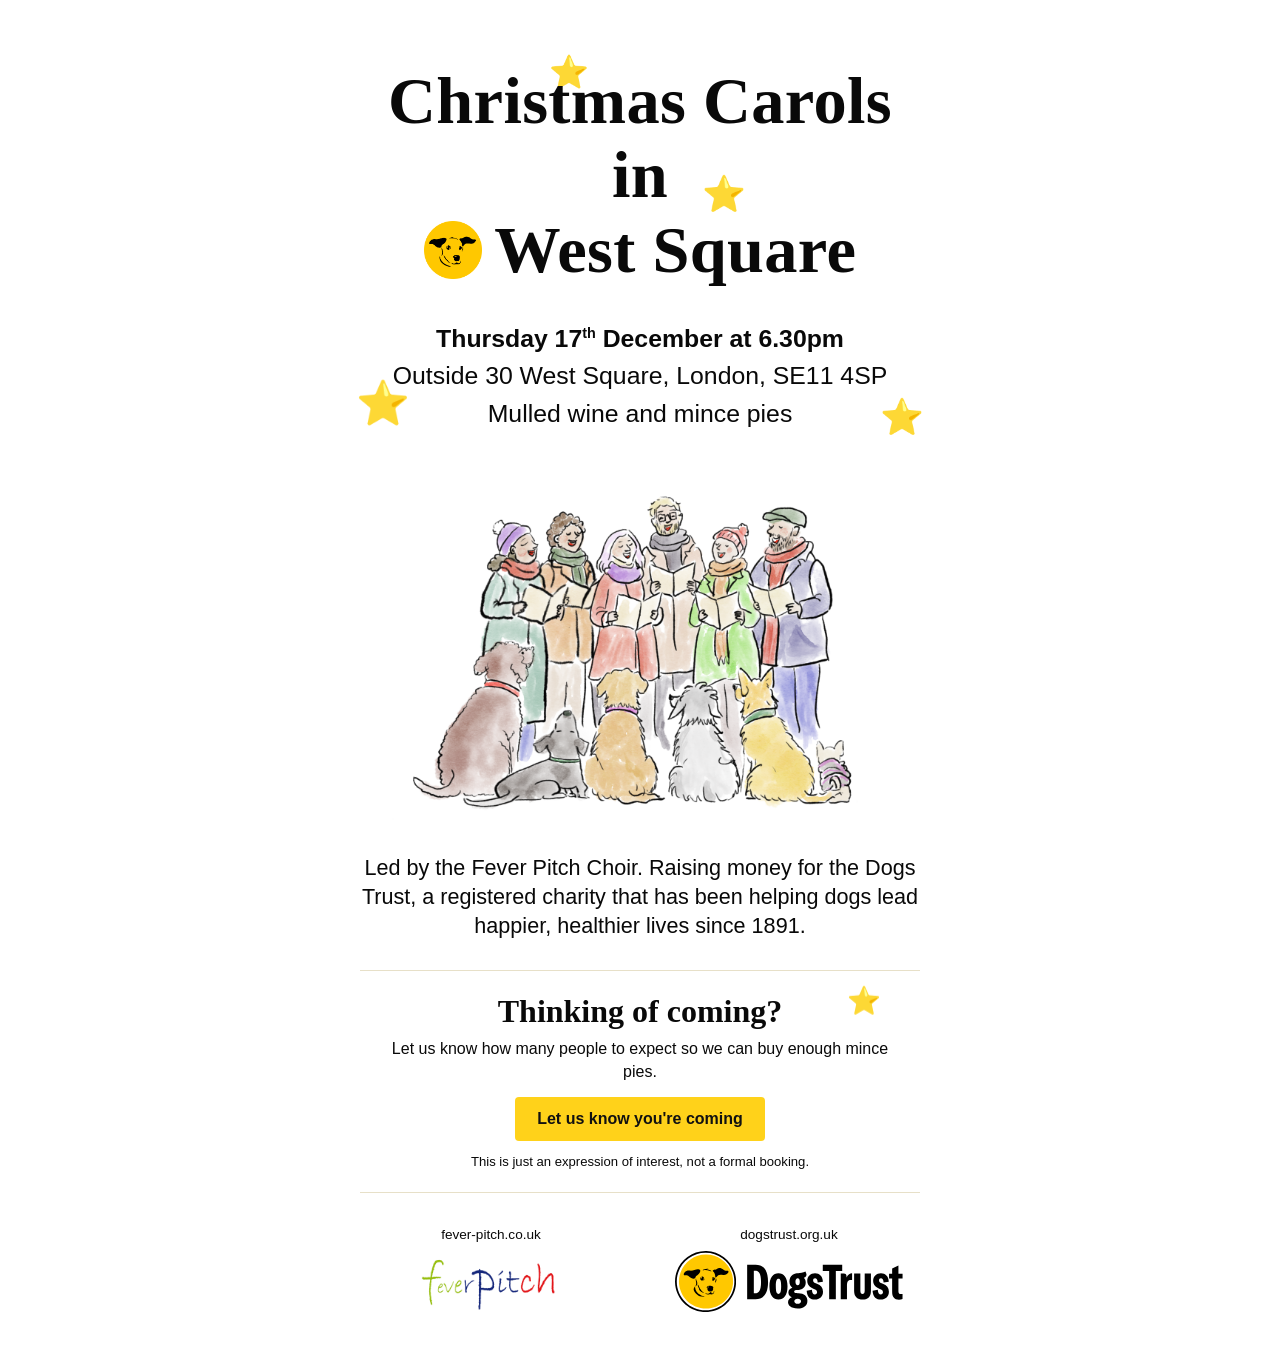
==== carols/index.html @ 5c214c8e "vet int va ja gö" ====
<!doctype html>
<html lang="en">
<head>
  <meta charset="utf-8">
  <meta name="viewport" content="width=device-width, initial-scale=1">
  <meta name="description" content="2026 Christmas Carols in West Square — Thursday 17 December at 6.30pm.">
  <title>Christmas Carols in West Square</title>
  <link rel="stylesheet" href="styles.css">
</head>
<body>
  <main class="flyer">
    <header class="hero">
      <span class="star star-top" aria-hidden="true">⭐</span>
      <h1>Christmas Carols in<br><span class="title-second-line"><img class="dog-mark" src="images/dog-icon.png" alt="">West Square</span></h1>
      <span class="star star-title" aria-hidden="true">⭐</span>
    </header>

    <section class="event-details" aria-label="Event details">
      <p class="date">Thursday 17<sup>th</sup> December at 6.30pm</p>
      <p>Outside 30 West Square, London, SE11 4SP</p>
      <p>Mulled wine and mince pies</p>
      <span class="star star-left" aria-hidden="true">⭐</span>
      <span class="star star-right" aria-hidden="true">⭐</span>
    </section>

    <div class="main-illustration">
      <img src="images/carol-singers-and-dogs.png"
           alt="A group of Christmas carol singers with dogs listening">
    </div>

    <section class="charity-copy">
      <p>Led by the Fever Pitch Choir. Raising money for the Dogs Trust, a registered charity that has been helping dogs lead happier, healthier lives since 1891.</p>
    </section>

    <section class="rsvp" aria-labelledby="rsvp-heading">
      <span class="star rsvp-star" aria-hidden="true">⭐</span>
      <h2 id="rsvp-heading">Thinking of coming?</h2>
      <p>Let us know how many people to expect so we can buy enough mince pies.</p>
      <a class="rsvp-button" href="https://docs.google.com/forms/d/e/1FAIpQLSeYMcRe-xGIp2yUW7zriPkf_1hPV1lgy6-Orp30RRuizPhtow/" target="_blank" rel="noopener">Let us know you're coming</a>
      <p class="small-note">This is just an expression of interest, not a formal booking.</p>
    </section>

    <footer class="organisations">
      <a class="organisation" href="https://fever-pitch.co.uk" target="_blank" rel="noopener">
        <span class="website">fever-pitch.co.uk</span>
        <img src="images/fever-pitch-logo.png" alt="Fever Pitch Choir">
      </a>
      <a class="organisation" href="https://www.dogstrust.org.uk" target="_blank" rel="noopener">
        <span class="website">dogstrust.org.uk</span>
        <img src="images/dogs-trust-logo.svg" alt="Dogs Trust">
      </a>
    </footer>
  </main>
</body>
</html>
---- carols/styles.css ----
/* Christmas Carols in West Square
   The layout deliberately follows the proportions and visual hierarchy of the flyer. */

:root {
  --ink: #090909;
  --yellow: #ffd21a;
  --page-width: 760px;
}

* { box-sizing: border-box; }

html { background: #f7f7f7; }

body {
  margin: 0;
  color: var(--ink);
  background: #fff;
  font-family: Arial, Helvetica, sans-serif;
}

.flyer {
  position: relative;
  width: min(100%, var(--page-width));
  min-height: 100vh;
  margin: 0 auto;
  padding: 46px 7.5% 34px;
  overflow: hidden;
  text-align: center;
  background: #fff;
}

.hero { position: relative; }

h1 {
  position: relative;
  z-index: 1;
  margin: 18px 0 24px;
  font-family: Georgia, "Times New Roman", serif;
  font-size: clamp(2.35rem, 7.4vw, 4.15rem);
  line-height: 1.12;
  font-weight: 700;
  letter-spacing: .005em;
}

.title-second-line {
  display: inline-flex;
  align-items: center;
  justify-content: center;
  gap: .18em;
  white-space: nowrap;
}

.dog-mark {
  display: inline-block;
  width: .88em;
  height: .88em;
  object-fit: contain;
  flex: 0 0 auto;
}

.star {
  position: absolute;
  color: var(--yellow);
  font-family: sans-serif;
  line-height: 1;
  pointer-events: none;
}

.star-top { top: -8px; left: 34%; font-size: 2rem; }
.star-title { top: 112px; left: 61%; font-size: 2.2rem; }

.event-details {
  position: relative;
  margin: 26px 0 20px;
  font-size: clamp(1.05rem, 3vw, 1.55rem);
  line-height: 1.45;
}

.event-details p { margin: 2px 0; }
.event-details .date { font-weight: 700; }
.event-details sup { font-size: .58em; }

.star-left { left: 0; top: 55%; font-size: 2.7rem; }
.star-right { right: 0; top: 70%; font-size: 2.2rem; }

.main-illustration {
  width: 100%;
  margin: 16px auto 22px;
}

.main-illustration img {
  display: block;
  width: min(100%, 570px);
  max-height: 440px;
  margin: 0 auto;
  object-fit: contain;
}

.charity-copy {
  max-width: 650px;
  margin: 22px auto 30px;
  font-size: clamp(1rem, 2.7vw, 1.35rem);
  line-height: 1.35;
}

.charity-copy p { margin: 0; }

.rsvp {
  position: relative;
  max-width: 560px;
  margin: 26px auto 34px;
  padding: 22px 18px 20px;
  border-top: 1px solid #e7e0c8;
  border-bottom: 1px solid #e7e0c8;
}

.rsvp h2 {
  margin: 0 0 8px;
  font-family: Georgia, "Times New Roman", serif;
  font-size: clamp(1.6rem, 4vw, 2rem);
}

.rsvp p { margin: 8px 0 14px; line-height: 1.4; }

.rsvp-button {
  display: inline-block;
  padding: 13px 22px;
  border-radius: 4px;
  color: #111;
  background: var(--yellow);
  font-weight: 700;
  text-decoration: none;
  transition: filter .15s ease;
}

.rsvp-button:hover { filter: brightness(.95); }
.rsvp-button:focus-visible, a:focus-visible { outline: 3px solid #222; outline-offset: 4px; }
.rsvp .small-note { margin: 12px 0 0; font-size: .82rem; }

.rsvp-star { top: 16px; right: 7%; font-size: 1.7rem; }

.organisations {
  display: flex;
  justify-content: space-between;
  align-items: end;
  gap: 28px;
  margin: 28px auto 0;
}

.organisation {
  display: flex;
  flex: 1 1 0;
  flex-direction: column;
  align-items: center;
  gap: 9px;
  color: inherit;
  text-decoration: none;
}

.website { font-size: .85rem; }
.organisation img {
  display: block;
  width: auto;
  max-width: 100%;
  height: 62px;
  object-fit: contain;
}

@media (max-width: 520px) {
  .flyer { padding: 34px 6% 26px; }
  h1 { margin-top: 22px; }
  .star-title { top: 92px; }
  .event-details { margin-top: 24px; }
  .star-left { left: -5px; font-size: 2rem; }
  .star-right { right: -4px; font-size: 1.7rem; }
  .main-illustration { margin-top: 22px; }
  .organisations { gap: 18px; }
  .organisation img { height: 48px; }
  .website { font-size: .75rem; }
}

@media (prefers-reduced-motion: reduce) {
  *, *::before, *::after { scroll-behavior: auto !important; transition: none !important; }
}
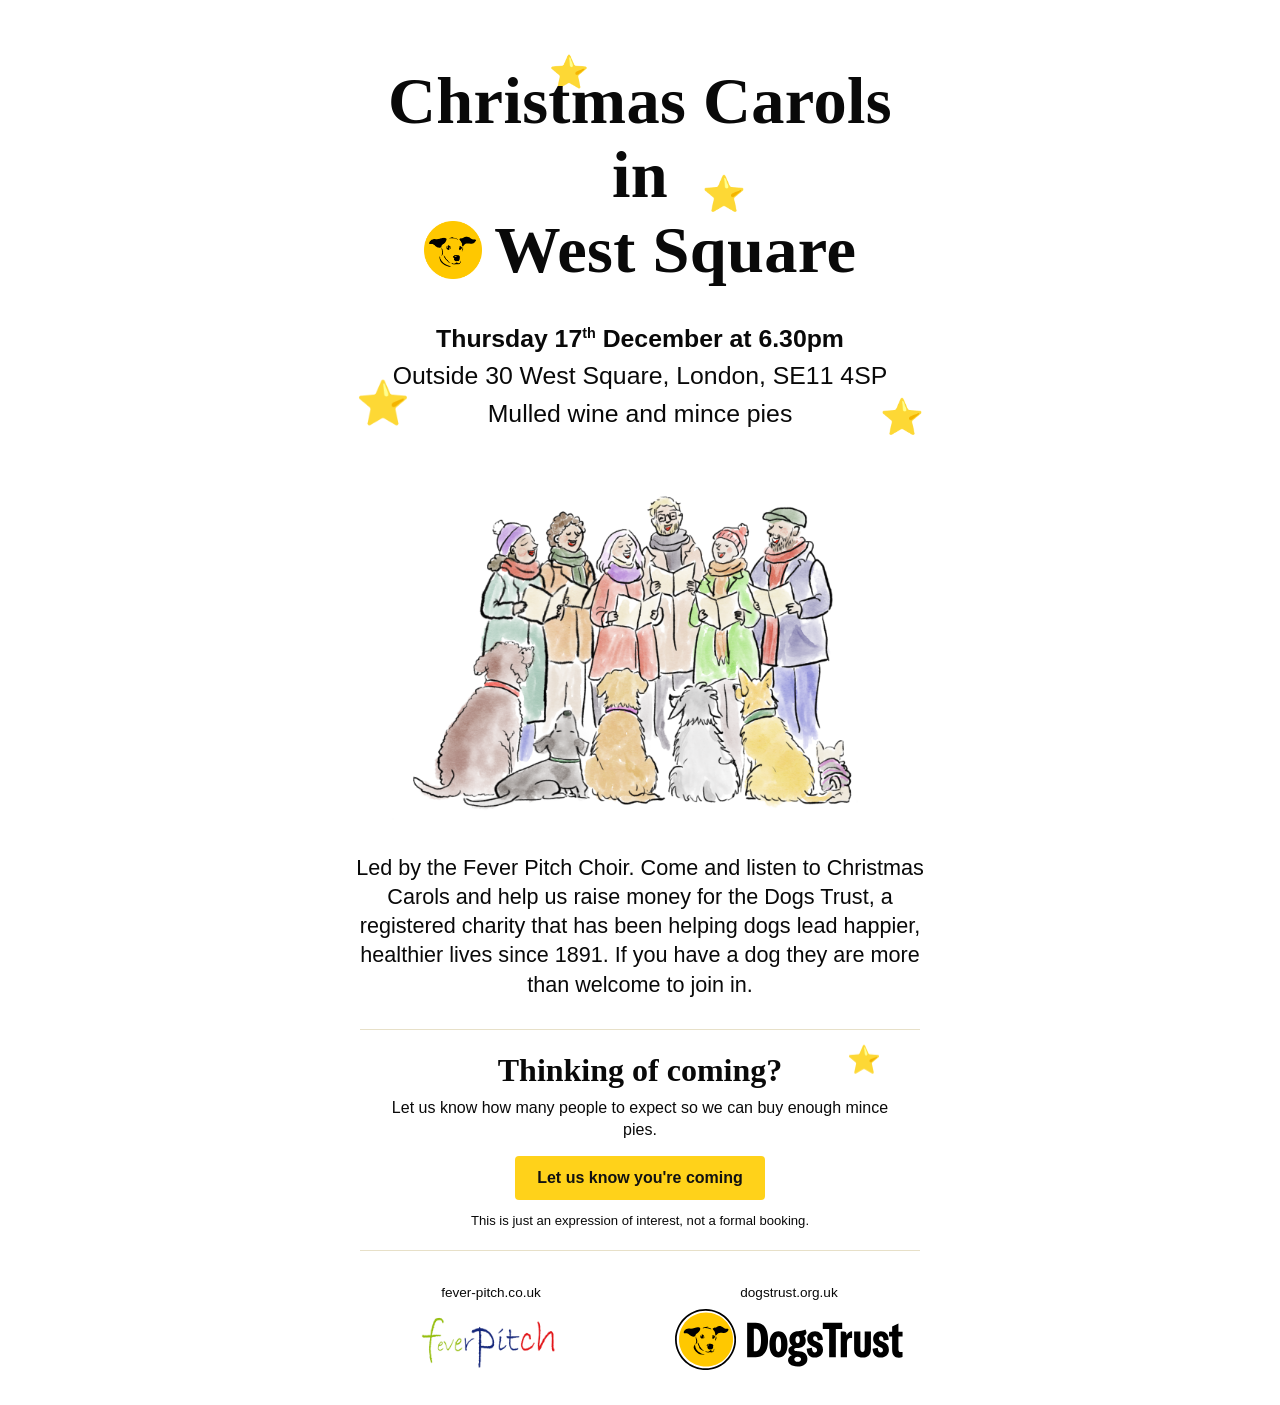
==== commit 2b4806b8: "updated index with link to form and more clear dogs are welcome" ====
--- a/carols/index.html
+++ b/carols/index.html
@@ -28,15 +28,15 @@
            alt="A group of Christmas carol singers with dogs listening">
     </div>
 
-    <section class="charity-copy">
-      <p>Led by the Fever Pitch Choir. Raising money for the Dogs Trust, a registered charity that has been helping dogs lead happier, healthier lives since 1891.</p>
+	    <section class="charity-copy">
+      <p>Led by the Fever Pitch Choir. Come and listen to Christmas Carols and help us raise money for the Dogs Trust, a registered charity that has been helping dogs lead happier, healthier lives since 1891. If you have a dog they are more than welcome to join in.</p>
     </section>
 
     <section class="rsvp" aria-labelledby="rsvp-heading">
       <span class="star rsvp-star" aria-hidden="true">⭐</span>
       <h2 id="rsvp-heading">Thinking of coming?</h2>
       <p>Let us know how many people to expect so we can buy enough mince pies.</p>
-      <a class="rsvp-button" href="https://docs.google.com/forms/d/e/1FAIpQLSeYMcRe-xGIp2yUW7zriPkf_1hPV1lgy6-Orp30RRuizPhtow/" target="_blank" rel="noopener">Let us know you're coming</a>
+	      <a class="rsvp-button" href="https://forms.gle/HHNZopp8yZJ26ccz8" target="_blank" rel="noopener">Let us know you're coming</a>
       <p class="small-note">This is just an expression of interest, not a formal booking.</p>
     </section>
 
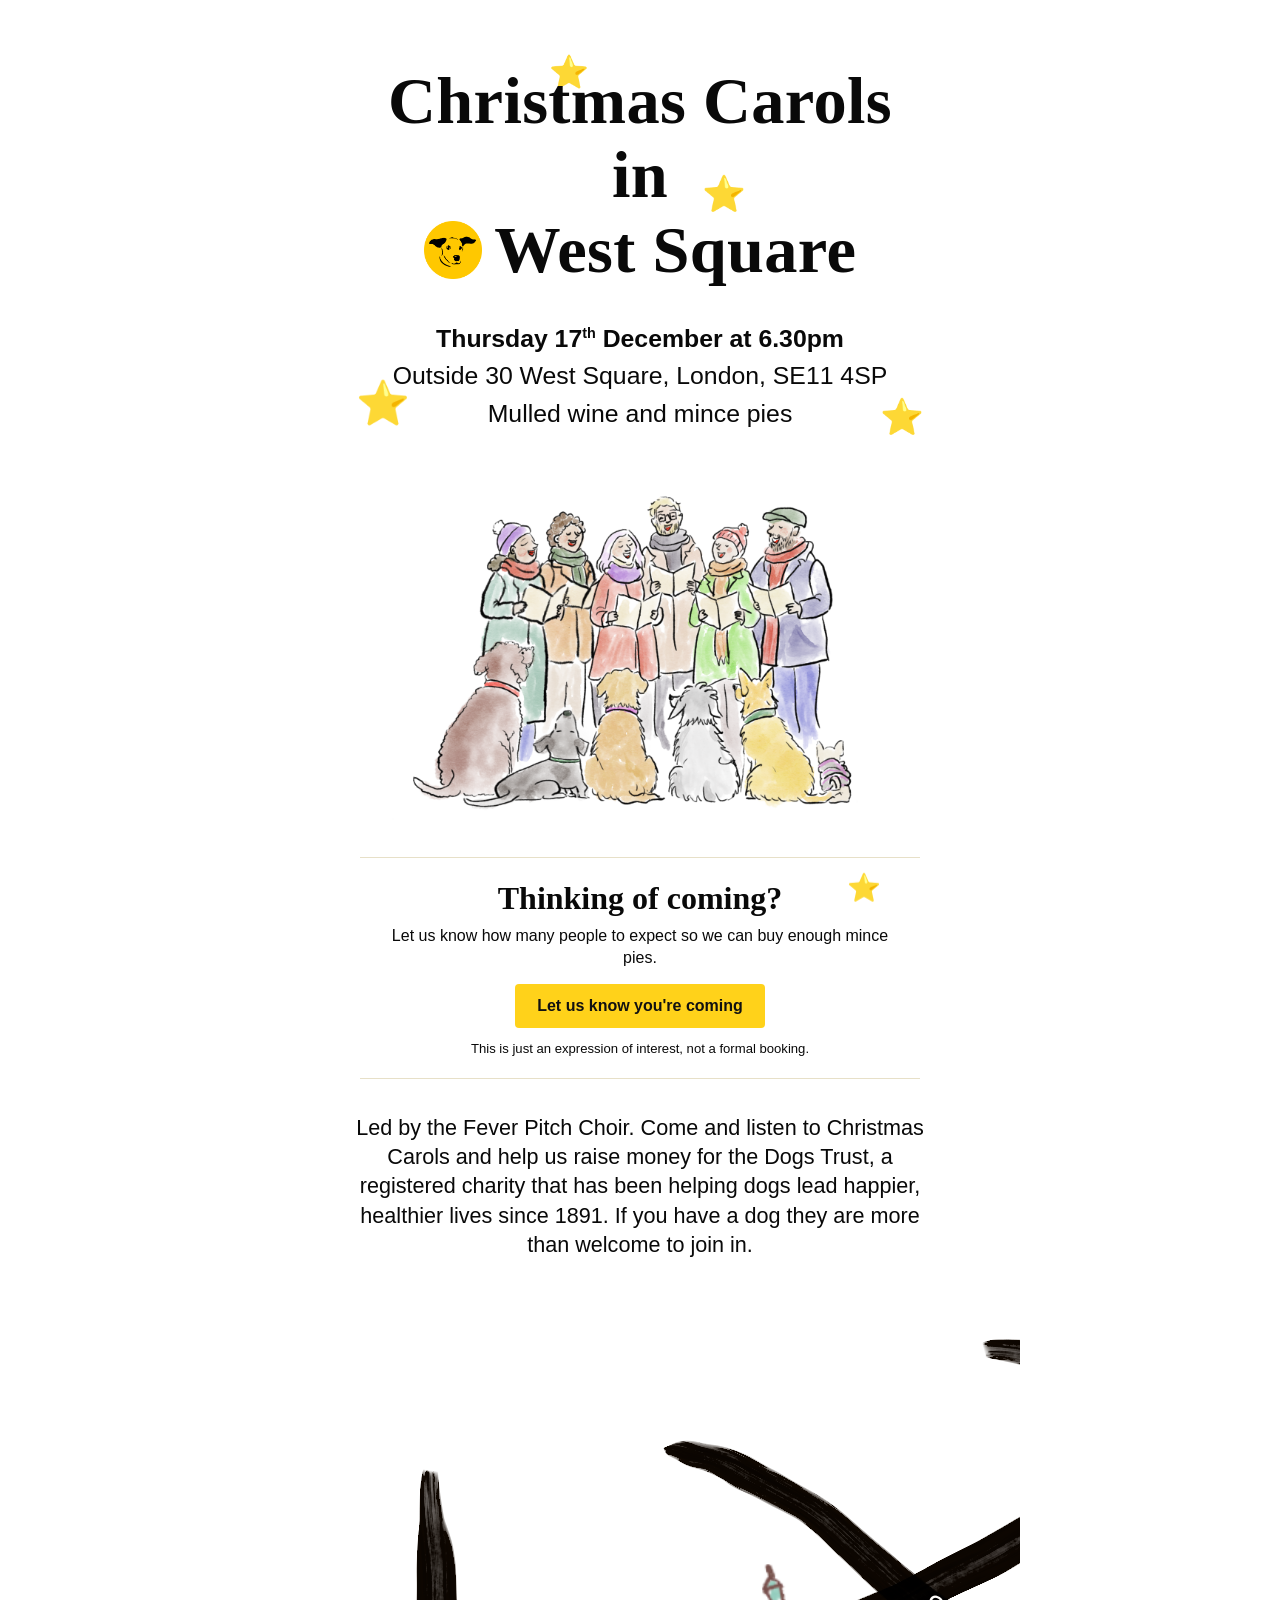
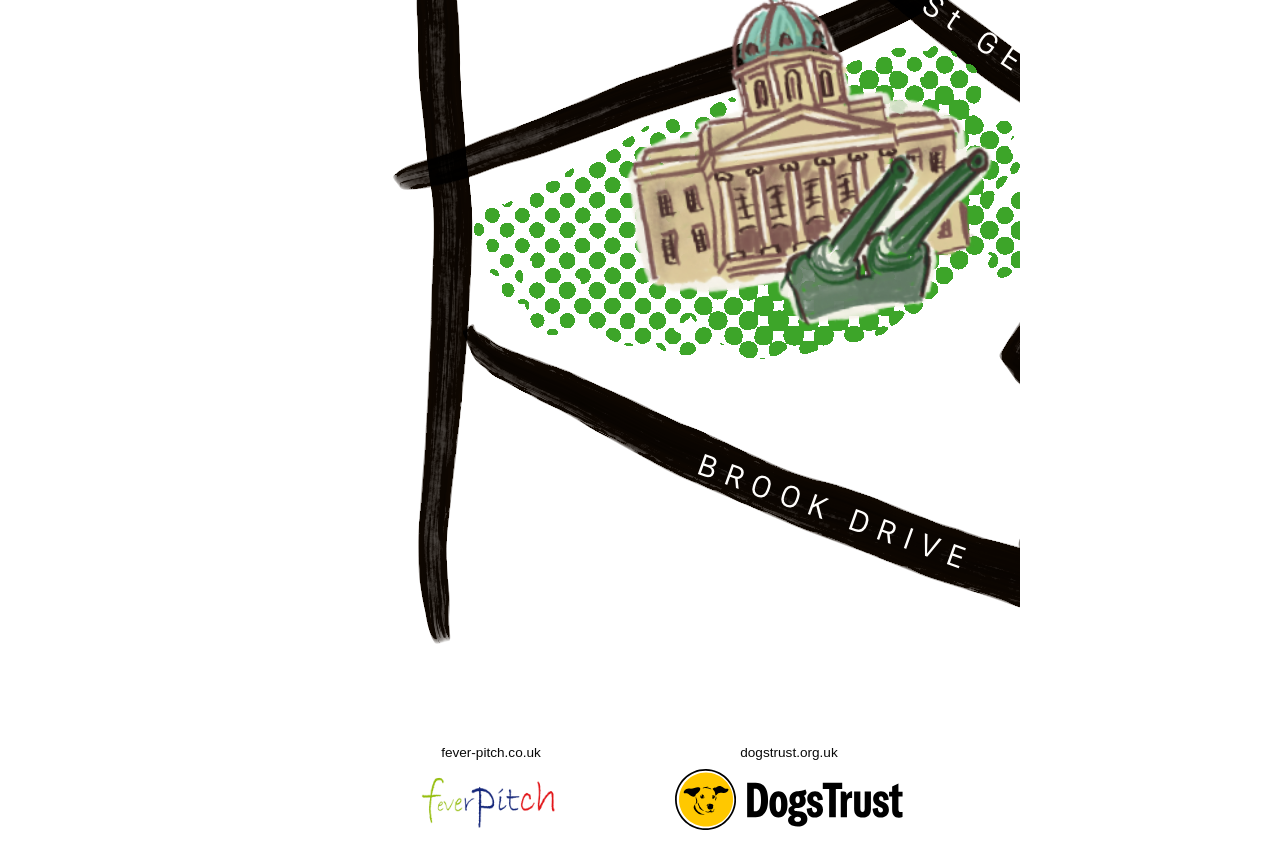
==== commit cfdc04c2: "map added" ====
--- a/carols/index.html
+++ b/carols/index.html
@@ -17,20 +17,17 @@
 
     <section class="event-details" aria-label="Event details">
       <p class="date">Thursday 17<sup>th</sup> December at 6.30pm</p>
-      <p>Outside 30 West Square, London, SE11 4SP</p>
+      <p>Outside <a href="https://maps.app.goo.gl/2MDUtXnWnW2ZF1M59">30 West Square, London, SE11 4SP</a></p>
       <p>Mulled wine and mince pies</p>
       <span class="star star-left" aria-hidden="true">⭐</span>
       <span class="star star-right" aria-hidden="true">⭐</span>
     </section>
 
-    <div class="main-illustration">
-      <img src="images/carol-singers-and-dogs.png"
-           alt="A group of Christmas carol singers with dogs listening">
-    </div>
-
-	    <section class="charity-copy">
-      <p>Led by the Fever Pitch Choir. Come and listen to Christmas Carols and help us raise money for the Dogs Trust, a registered charity that has been helping dogs lead happier, healthier lives since 1891. If you have a dog they are more than welcome to join in.</p>
-    </section>
+	<div class="main-illustration">
+		<picture> <source srcset="images/dark_carol-singers-and-dogs.png" media="(prefers-color-scheme: dark)">
+		<img src="images/carol-singers-and-dogs.png" alt="A group of Christmas carol singers holding notes dressed in warm clothes with several dogs sitting with their back to the screen listening to the choir. The dogs are different colours and sizes.">
+  </picture>
+</div>
 
     <section class="rsvp" aria-labelledby="rsvp-heading">
       <span class="star rsvp-star" aria-hidden="true">⭐</span>
@@ -38,7 +35,15 @@
       <p>Let us know how many people to expect so we can buy enough mince pies.</p>
 	      <a class="rsvp-button" href="https://forms.gle/HHNZopp8yZJ26ccz8" target="_blank" rel="noopener">Let us know you're coming</a>
       <p class="small-note">This is just an expression of interest, not a formal booking.</p>
-    </section>
+ 	</section>
+
+	<section class="charity-copy">
+	  <p>Led by the Fever Pitch Choir. Come and listen to Christmas Carols and help us raise money for the Dogs Trust, a registered charity that has been helping dogs lead happier, healthier lives since 1891. If you have a dog they are more than welcome to join in.</p>
+	</section>
+
+ 	<picture> <source srcset="images/dark-wsqmap.png" media="(prefers-color-scheme: dark)">
+	<img src="images/wsqmap.png" alt="A map to inform people where West Square is situated. A non exact illustrated map with Elephant & Castle on the right side and Imperal War Museum to the left and a big yellow star where the carols will be. The image is also a link to google maps to the right location">
+	</picture>
 
     <footer class="organisations">
       <a class="organisation" href="https://fever-pitch.co.uk" target="_blank" rel="noopener">
--- a/carols/styles.css
+++ b/carols/styles.css
@@ -1,21 +1,27 @@
-/* Christmas Carols in West Square
-   The layout deliberately follows the proportions and visual hierarchy of the flyer. */
-
+/* Christmas Carols in West Square */
 :root {
   --ink: #090909;
   --yellow: #ffd21a;
+  --background: #fff;
+  --outer-background: #f7f7f7;
+  --border: #e7e0c8;
+  --link: inherit;
+  --focus: #222;
   --page-width: 760px;
 }
 
 * { box-sizing: border-box; }
-
-html { background: #f7f7f7; }
-
+html { background: var(--outer-background); }
 body {
   margin: 0;
   color: var(--ink);
-  background: #fff;
+  background: var(--background);
   font-family: Arial, Helvetica, sans-serif;
+}
+
+a {
+  color: inherit;
+  text-decoration: none;
 }
 
 .flyer {
@@ -26,11 +32,10 @@
   padding: 46px 7.5% 34px;
   overflow: hidden;
   text-align: center;
-  background: #fff;
+  background: var(--background);
 }
 
 .hero { position: relative; }
-
 h1 {
   position: relative;
   z-index: 1;
@@ -41,7 +46,6 @@
   font-weight: 700;
   letter-spacing: .005em;
 }
-
 .title-second-line {
   display: inline-flex;
   align-items: center;
@@ -49,7 +53,6 @@
   gap: .18em;
   white-space: nowrap;
 }
-
 .dog-mark {
   display: inline-block;
   width: .88em;
@@ -57,7 +60,6 @@
   object-fit: contain;
   flex: 0 0 auto;
 }
-
 .star {
   position: absolute;
   color: var(--yellow);
@@ -65,9 +67,10 @@
   line-height: 1;
   pointer-events: none;
 }
-
 .star-top { top: -8px; left: 34%; font-size: 2rem; }
 .star-title { top: 112px; left: 61%; font-size: 2.2rem; }
+.star-left { left: 0; top: 55%; font-size: 2.7rem; }
+.star-right { right: 0; top: 70%; font-size: 2.2rem; }
 
 .event-details {
   position: relative;
@@ -75,19 +78,11 @@
   font-size: clamp(1.05rem, 3vw, 1.55rem);
   line-height: 1.45;
 }
-
 .event-details p { margin: 2px 0; }
 .event-details .date { font-weight: 700; }
 .event-details sup { font-size: .58em; }
 
-.star-left { left: 0; top: 55%; font-size: 2.7rem; }
-.star-right { right: 0; top: 70%; font-size: 2.2rem; }
-
-.main-illustration {
-  width: 100%;
-  margin: 16px auto 22px;
-}
-
+.main-illustration { width: 100%; margin: 16px auto 22px; }
 .main-illustration img {
   display: block;
   width: min(100%, 570px);
@@ -95,14 +90,12 @@
   margin: 0 auto;
   object-fit: contain;
 }
-
 .charity-copy {
   max-width: 650px;
   margin: 22px auto 30px;
   font-size: clamp(1rem, 2.7vw, 1.35rem);
   line-height: 1.35;
 }
-
 .charity-copy p { margin: 0; }
 
 .rsvp {
@@ -110,18 +103,15 @@
   max-width: 560px;
   margin: 26px auto 34px;
   padding: 22px 18px 20px;
-  border-top: 1px solid #e7e0c8;
-  border-bottom: 1px solid #e7e0c8;
+  border-top: 1px solid var(--border);
+  border-bottom: 1px solid var(--border);
 }
-
 .rsvp h2 {
   margin: 0 0 8px;
   font-family: Georgia, "Times New Roman", serif;
   font-size: clamp(1.6rem, 4vw, 2rem);
 }
-
 .rsvp p { margin: 8px 0 14px; line-height: 1.4; }
-
 .rsvp-button {
   display: inline-block;
   padding: 13px 22px;
@@ -132,11 +122,9 @@
   text-decoration: none;
   transition: filter .15s ease;
 }
-
 .rsvp-button:hover { filter: brightness(.95); }
-.rsvp-button:focus-visible, a:focus-visible { outline: 3px solid #222; outline-offset: 4px; }
+a:focus-visible { outline: 3px solid var(--focus); outline-offset: 4px; }
 .rsvp .small-note { margin: 12px 0 0; font-size: .82rem; }
-
 .rsvp-star { top: 16px; right: 7%; font-size: 1.7rem; }
 
 .organisations {
@@ -146,7 +134,6 @@
   gap: 28px;
   margin: 28px auto 0;
 }
-
 .organisation {
   display: flex;
   flex: 1 1 0;
@@ -156,7 +143,6 @@
   color: inherit;
   text-decoration: none;
 }
-
 .website { font-size: .85rem; }
 .organisation img {
   display: block;
@@ -179,6 +165,17 @@
   .website { font-size: .75rem; }
 }
 
+@media (prefers-color-scheme: dark) {
+  :root {
+    --ink: #f5f0e8;
+    --background: #1c2028;
+    --outer-background: #1c2028;
+    --border: #50505a;
+    --focus: #f5f0e8;
+  }
+  a:not(.rsvp-button):not(.organisation) { color: #e9bd76; }
+}
+
 @media (prefers-reduced-motion: reduce) {
   *, *::before, *::after { scroll-behavior: auto !important; transition: none !important; }
 }
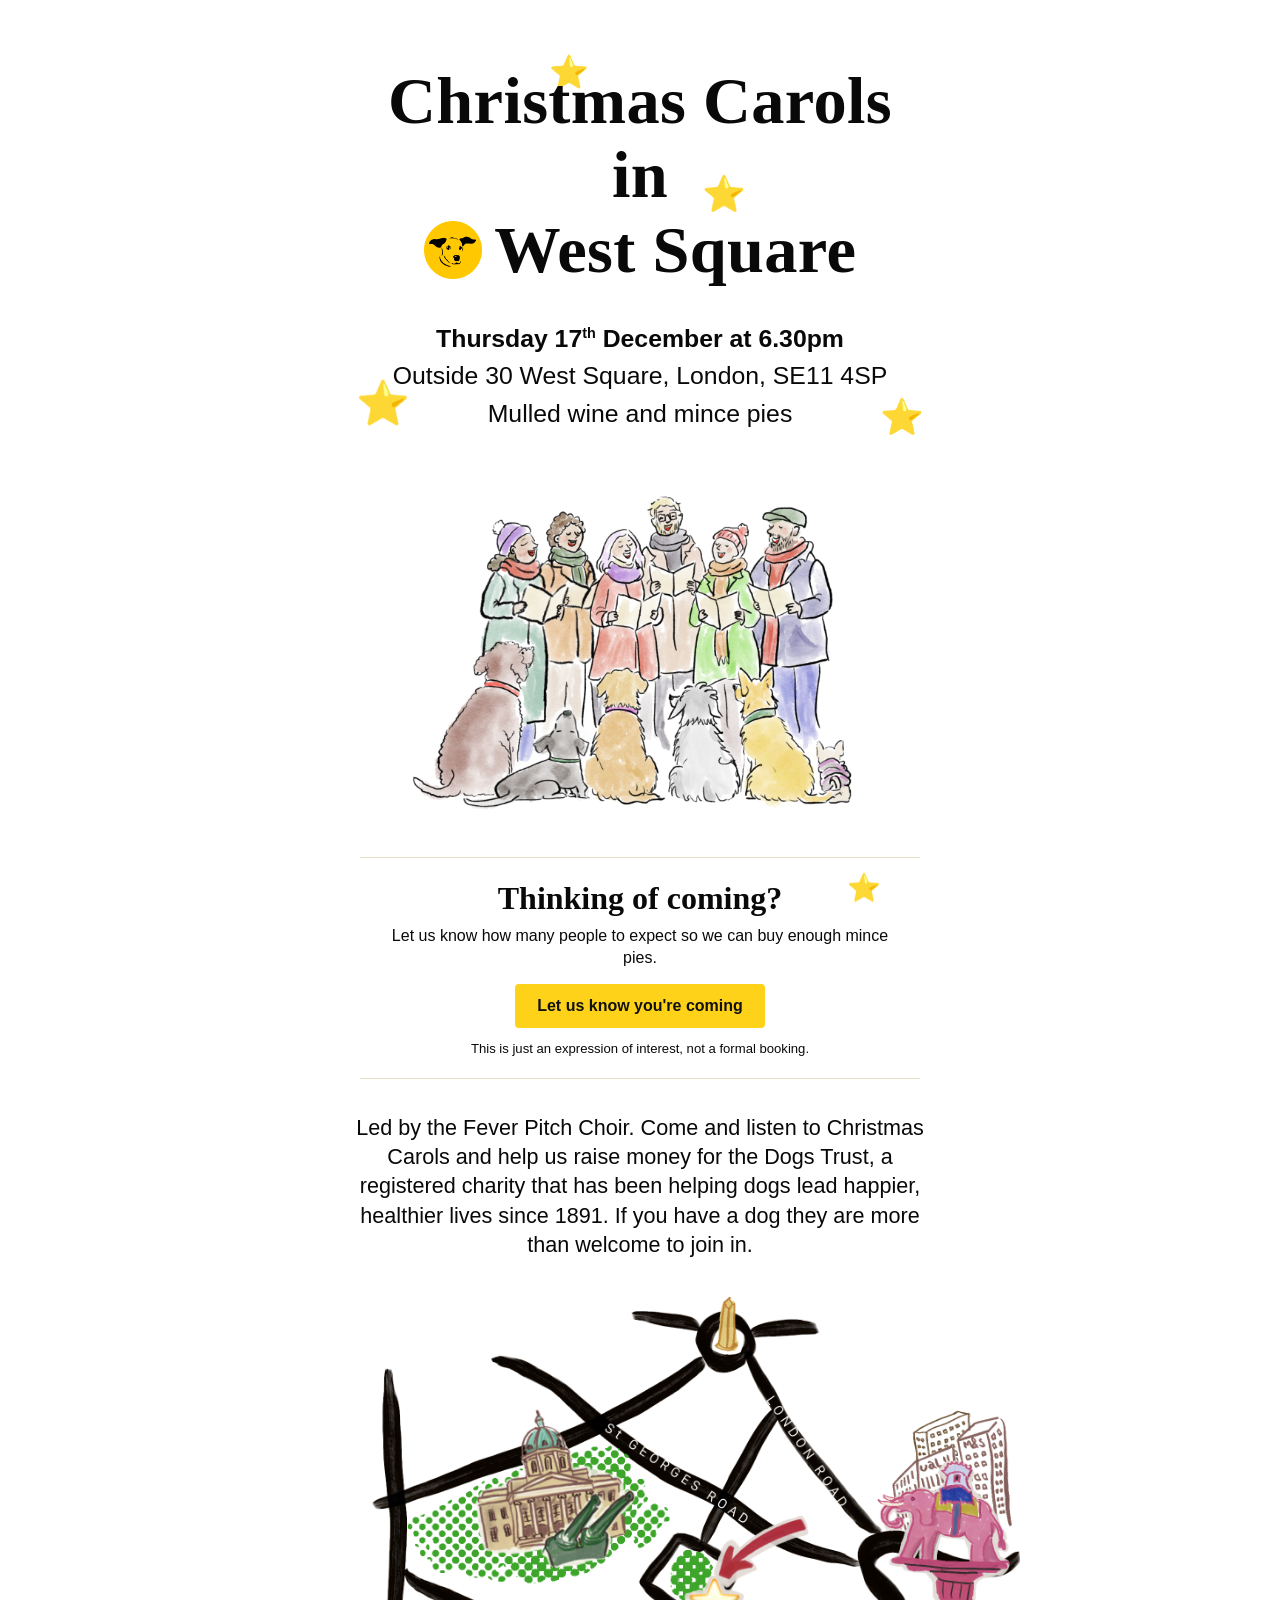
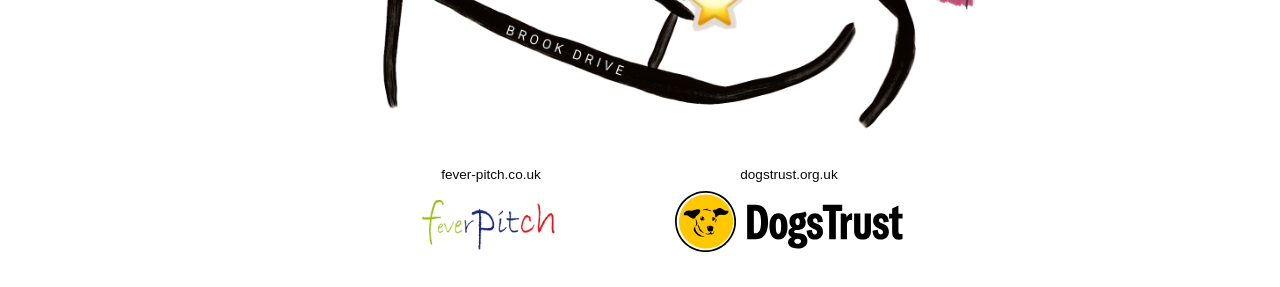
==== commit 03f6e28c: "map size and link go google" ====
--- a/carols/index.html
+++ b/carols/index.html
@@ -41,9 +41,12 @@
 	  <p>Led by the Fever Pitch Choir. Come and listen to Christmas Carols and help us raise money for the Dogs Trust, a registered charity that has been helping dogs lead happier, healthier lives since 1891. If you have a dog they are more than welcome to join in.</p>
 	</section>
 
- 	<picture> <source srcset="images/dark-wsqmap.png" media="(prefers-color-scheme: dark)">
+<div class="map-illustration">
+	<source srcset="images/dark-wsqmap.png" media="(prefers-color-scheme: dark)">
+	<a href="https://maps.app.goo.gl/2MDUtXnWnW2ZF1M59">
 	<img src="images/wsqmap.png" alt="A map to inform people where West Square is situated. A non exact illustrated map with Elephant & Castle on the right side and Imperal War Museum to the left and a big yellow star where the carols will be. The image is also a link to google maps to the right location">
-	</picture>
+	</a>
+</div>
 
     <footer class="organisations">
       <a class="organisation" href="https://fever-pitch.co.uk" target="_blank" rel="noopener">
--- a/carols/styles.css
+++ b/carols/styles.css
@@ -90,6 +90,18 @@
   margin: 0 auto;
   object-fit: contain;
 }
+
+.map-illustration {
+  width: 100%;
+  height: 450px;
+  margin-bottom: 25px;
+}
+
+.map-illustration img {
+  height: 100%;
+  object-fit: cover;
+}
+
 .charity-copy {
   max-width: 650px;
   margin: 22px auto 30px;
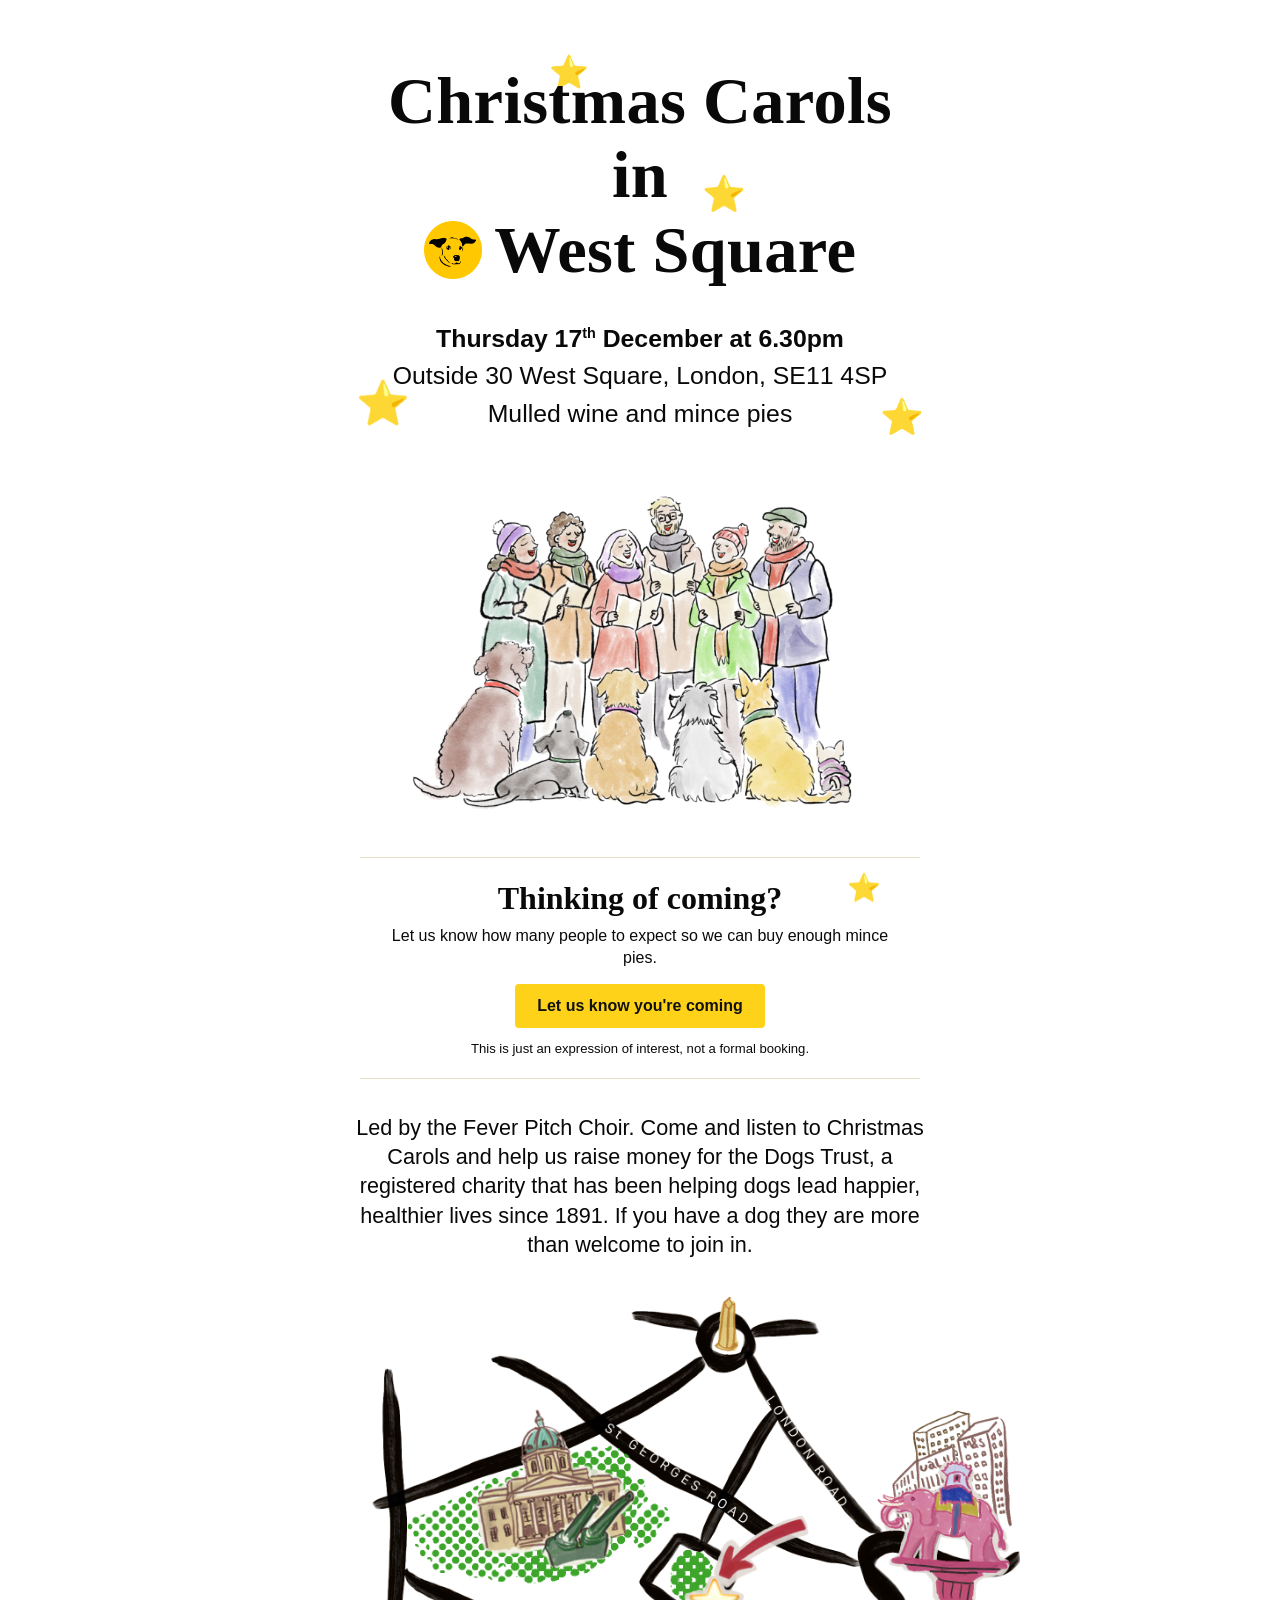
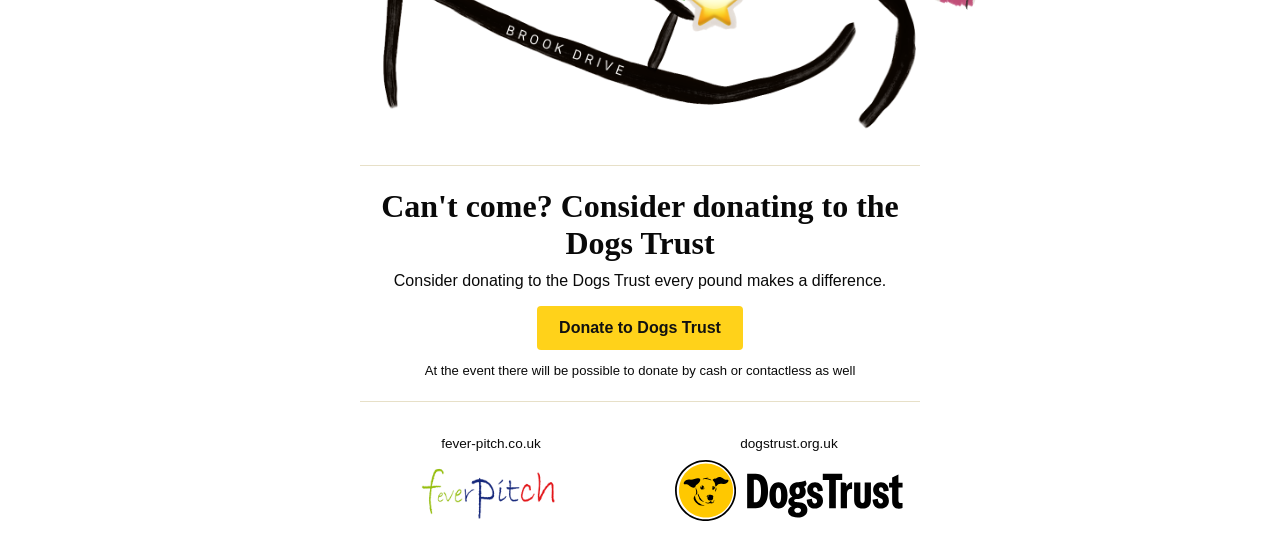
==== commit 0c9c0641: "donate button to dogstrust" ====
--- a/carols/index.html
+++ b/carols/index.html
@@ -48,6 +48,13 @@
 	</a>
 </div>
 
+<section class="rsvp" aria-labelledby="rsvp-heading">
+      <h2 id="rsvp-heading">Can't come? Consider donating to the Dogs Trust</h2>
+      <p> Consider donating to the Dogs Trust every pound makes a difference.</p>
+              <a class="rsvp-button" href="https://www.dogstrust.org.uk/support-us/donation" target="_blank" rel="noopener">Donate to Dogs Trust</a>
+      <p class="small-note">At the event there will be possible to donate by cash or contactless as well</p>
+</section>
+
     <footer class="organisations">
       <a class="organisation" href="https://fever-pitch.co.uk" target="_blank" rel="noopener">
         <span class="website">fever-pitch.co.uk</span>
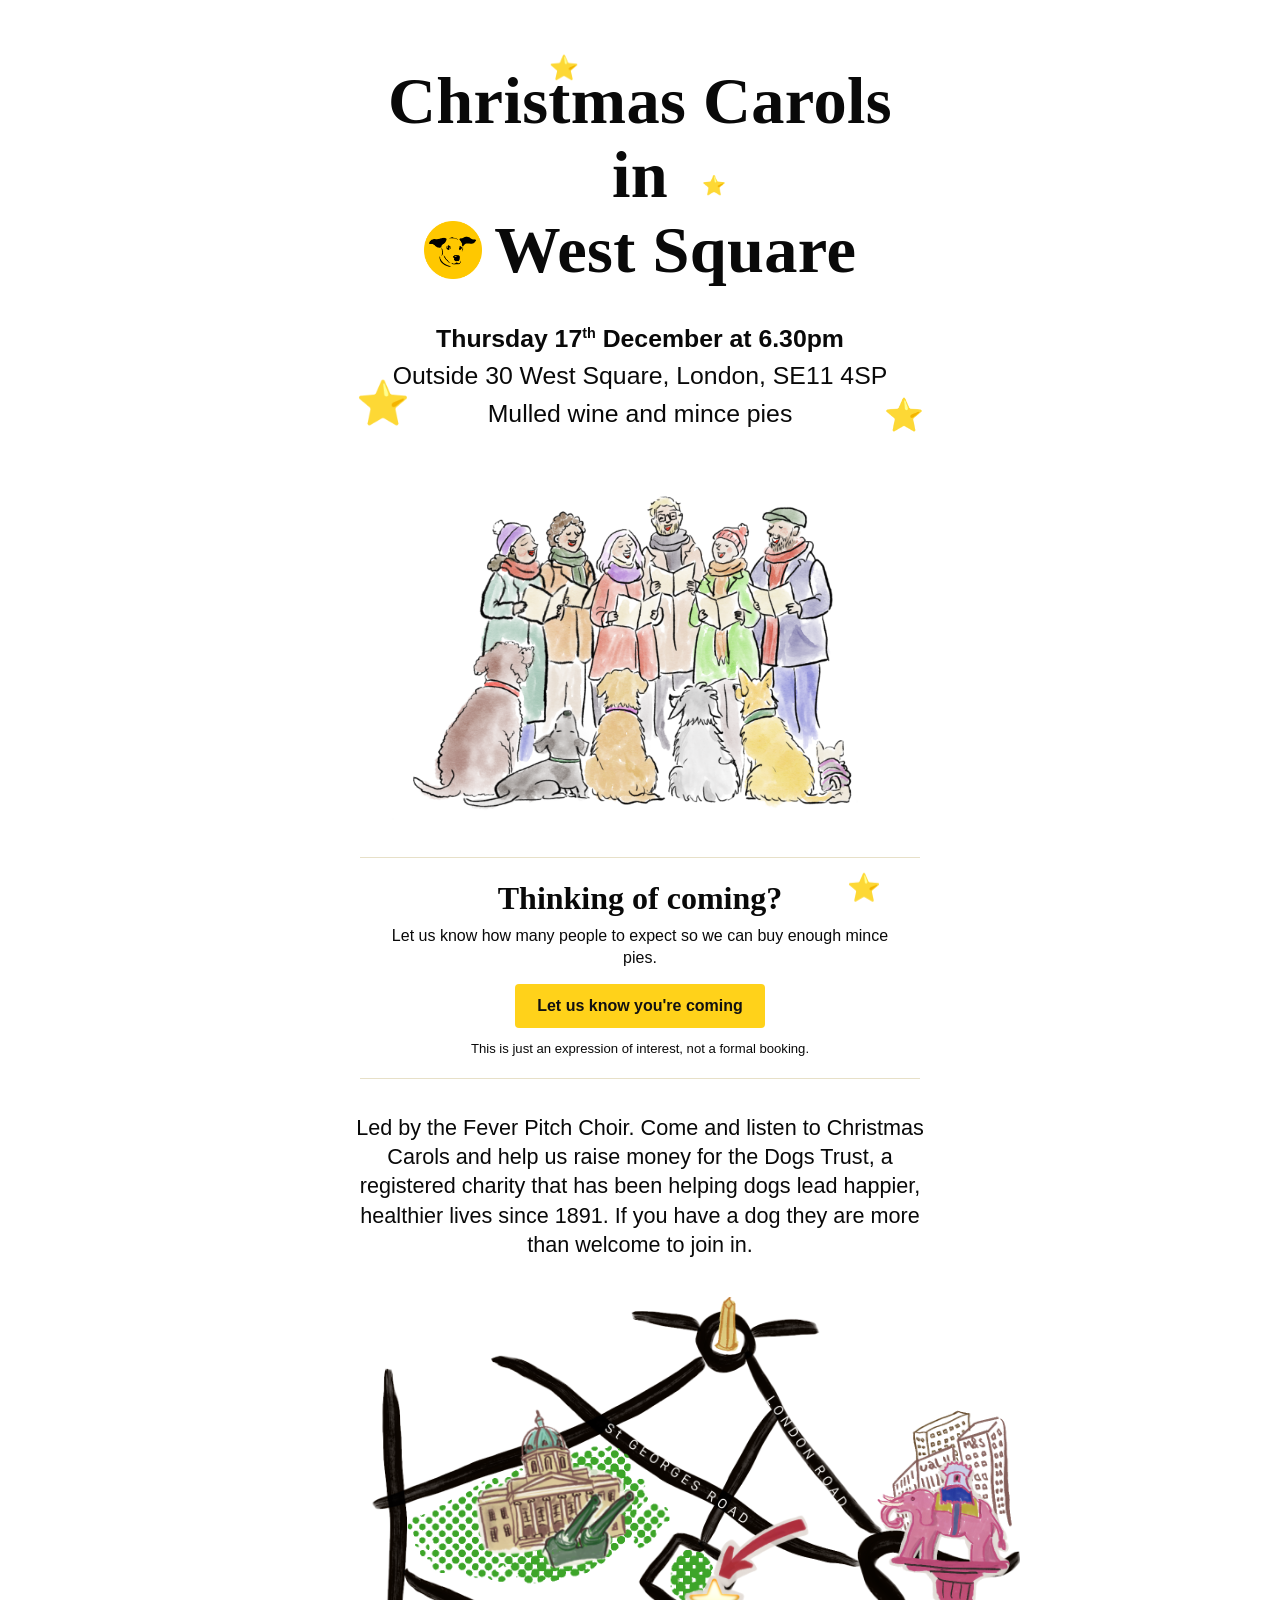
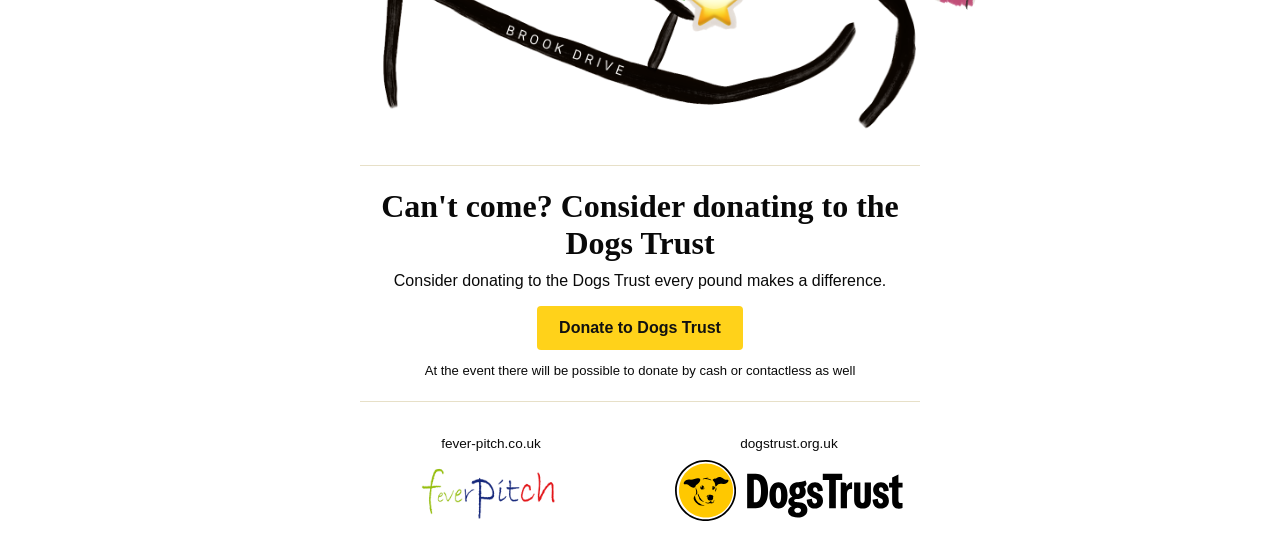
==== commit 0db8ba96: "donate button to dogstrust" ====
--- a/carols/index.html
+++ b/carols/index.html
@@ -10,9 +10,11 @@
 <body>
   <main class="flyer">
     <header class="hero">
-      <span class="star star-top" aria-hidden="true">⭐</span>
+      	<span class="star star-top" aria-hidden="true">⭐
+	</span>
       <h1>Christmas Carols in<br><span class="title-second-line"><img class="dog-mark" src="images/dog-icon.png" alt="">West Square</span></h1>
-      <span class="star star-title" aria-hidden="true">⭐</span>
+      	<span class="star star-title" aria-hidden="true">⭐
+	</span>
     </header>
 
     <section class="event-details" aria-label="Event details">
--- a/carols/styles.css
+++ b/carols/styles.css
@@ -67,10 +67,10 @@
   line-height: 1;
   pointer-events: none;
 }
-.star-top { top: -8px; left: 34%; font-size: 2rem; }
-.star-title { top: 112px; left: 61%; font-size: 2.2rem; }
+.star-top { top: -8px; left: 34%; font-size: 1.5rem; }
+.star-title { top: 112px; left: 61%; font-size: 1.2rem; }
 .star-left { left: 0; top: 55%; font-size: 2.7rem; }
-.star-right { right: 0; top: 70%; font-size: 2.2rem; }
+.star-right { right: 0; top: 70%; font-size: 2.0rem; }
 
 .event-details {
   position: relative;
